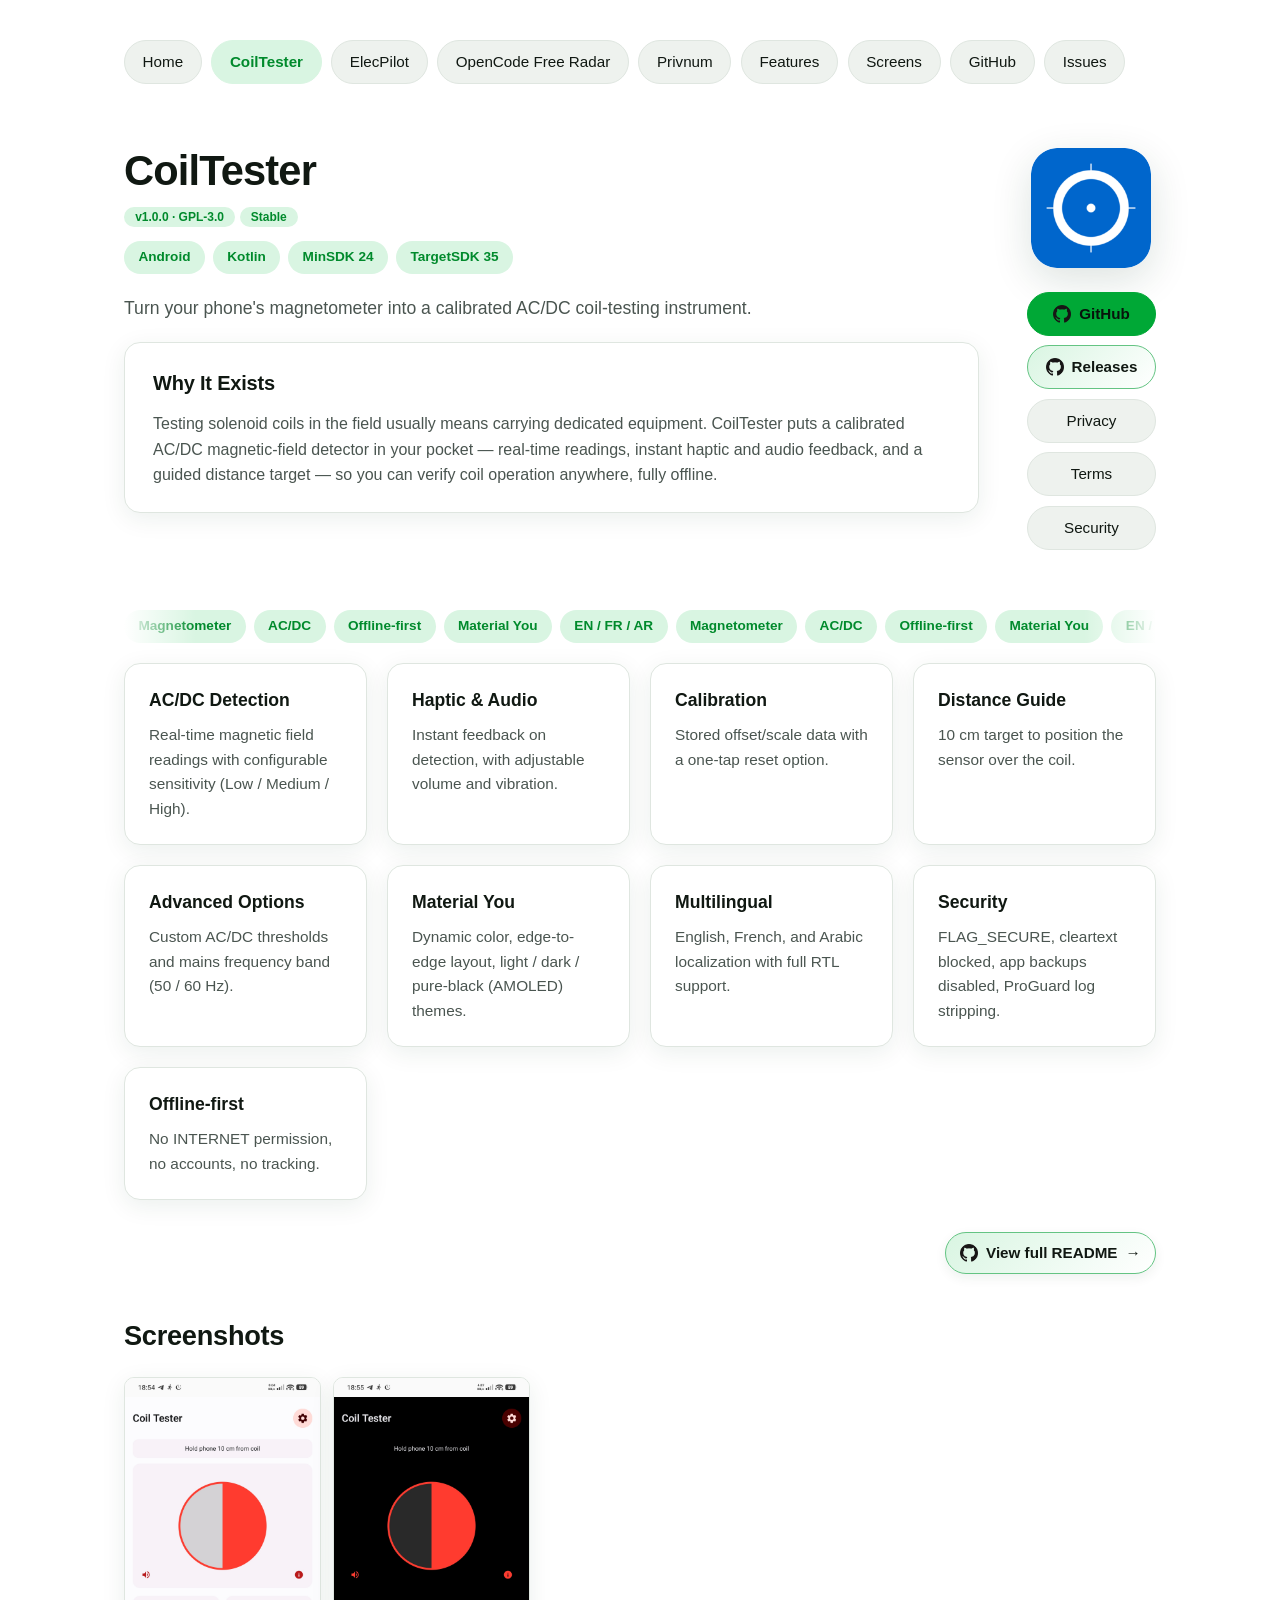
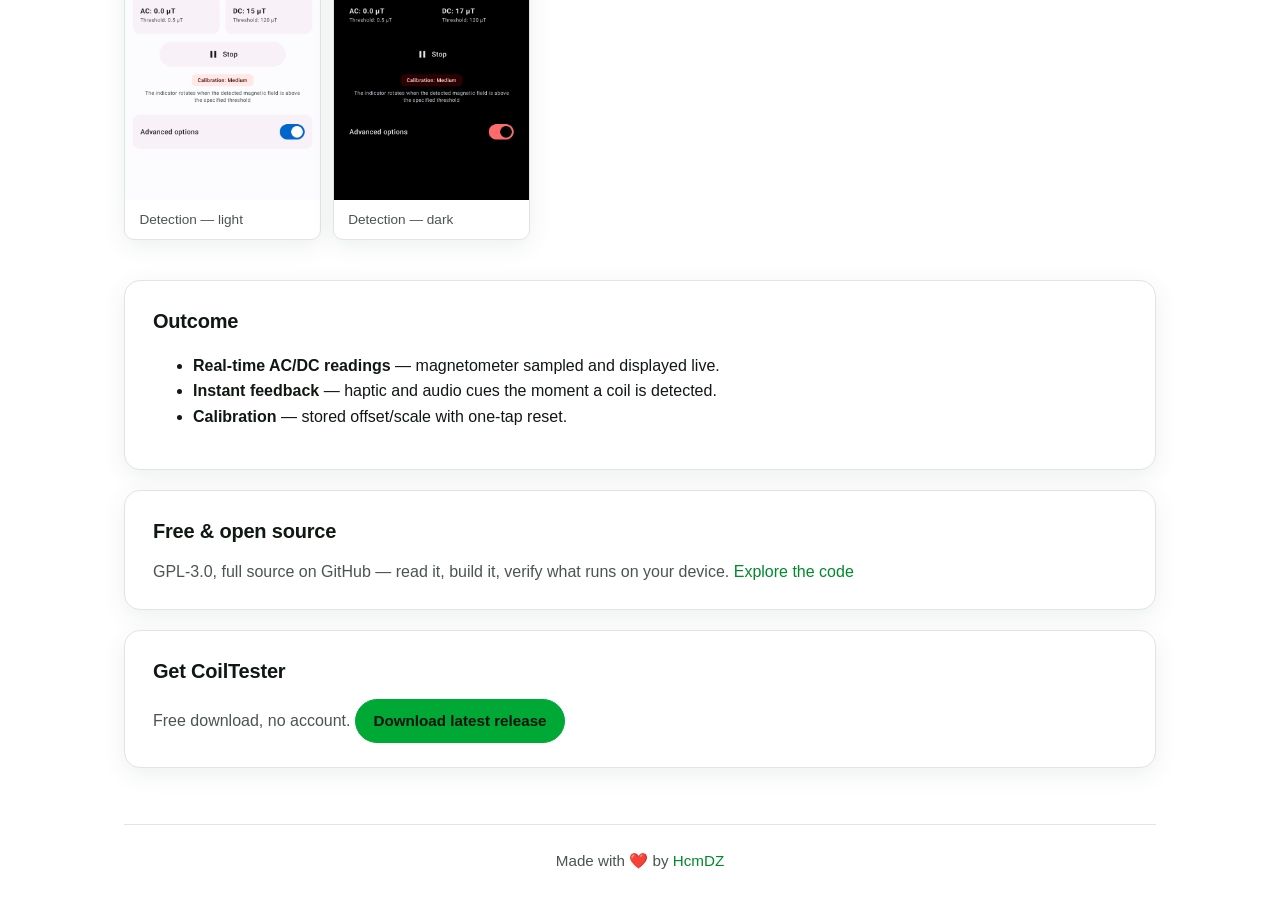
==== coil-tester/index.html @ 57e99eb8 "feat: add CoilTester project site" ====
<!doctype html>
<html lang="en">
<head>
  <meta charset="utf-8">
  <meta name="viewport" content="width=device-width, initial-scale=1">
  <meta name="theme-color" media="(prefers-color-scheme: light)" content="#f4f8ff">
  <meta name="theme-color" media="(prefers-color-scheme: dark)" content="#0c1220">
  <title>CoilTester — AC/DC Coil Detection App for Android</title>
  <meta name="description" content="CoilTester — turn your phone's magnetometer into a calibrated AC/DC coil-testing instrument. Real-time readings, haptic and audio feedback, offline, GPL-3.0.">
  <meta name="author" content="HcmDZ">
  <link rel="canonical" href="https://Hcmdz.github.io/coil-tester/">
  <link rel="icon" type="image/png" href="logo.png">
  <link rel="apple-touch-icon" href="logo.png">
  <meta property="og:type" content="website">
  <meta property="og:site_name" content="HcmDZ">
  <meta property="og:title" content="CoilTester — AC/DC Coil Detection App for Android">
  <meta property="og:description" content="Turn your phone's magnetometer into a calibrated AC/DC coil-testing instrument. Offline, no account, no tracking.">
  <meta property="og:url" content="https://Hcmdz.github.io/coil-tester/">
  <meta property="og:image" content="https://Hcmdz.github.io/coil-tester/og.png">
  <meta property="og:image:width" content="1280">
  <meta property="og:image:height" content="640">
  <meta property="og:image:alt" content="CoilTester — AC/DC coil detection for Android">
  <meta name="twitter:card" content="summary_large_image">
  <meta name="twitter:title" content="CoilTester">
  <meta name="twitter:description" content="Turn your phone's magnetometer into a calibrated AC/DC coil-testing instrument.">
  <meta name="twitter:image" content="https://Hcmdz.github.io/coil-tester/og.png">
  <link rel="stylesheet" href="../assets/style.css?v=12">
  <script src="../assets/site.js?v=4" defer></script>
  <script type="application/ld+json">
    {
      "@context": "https://schema.org",
      "@type": "SoftwareApplication",
      "name": "CoilTester",
      "applicationCategory": "UtilitiesApplication",
      "operatingSystem": "Android",
      "description": "AC/DC coil detection via the device magnetometer, with real-time readings, haptic and audio feedback, and calibration.",
      "url": "https://Hcmdz.github.io/coil-tester/",
      "image": "https://Hcmdz.github.io/coil-tester/logo.png",
      "author": {
        "@type": "Person",
        "name": "HcmDZ",
        "url": "https://Hcmdz.github.io/"
      }
    }
  </script>
</head>
<body class="theme-coiltester">
  <main class="site-shell">
    <nav class="nav page-nav desktop-site-nav" aria-label="Site">
      <a class="pill" href="../">Home</a>
      <span class="pill primary" aria-current="page">CoilTester</span>
      <a class="pill" href="../elecpilot/">ElecPilot</a>
      <a class="pill" href="../opencode-free-radar/">OpenCode Free Radar</a>
      <a class="pill" href="../Privnum/">Privnum</a>
      <a class="pill" href="#features">Features</a>
      <a class="pill" href="#screenshots-title">Screens</a>
      <a class="pill" href="https://github.com/Hcmdz/Coil-Tester" target="_blank" rel="noopener">GitHub</a>
      <a class="pill" href="https://github.com/Hcmdz/Coil-Tester/issues" target="_blank" rel="noopener">Issues</a>
    </nav>
    <details class="mobile-site-menu">
      <summary aria-label="Open site navigation">
        <span class="menu-icon" aria-hidden="true"><span></span><span></span><span></span></span>
      </summary>
      <div class="mobile-menu-panel">
        <nav class="mobile-menu-links" aria-label="Site menu">
          <a href="../">Home</a>
          <span aria-current="page">CoilTester</span>
          <a href="../elecpilot/">ElecPilot</a>
          <a href="../opencode-free-radar/">OpenCode Free Radar</a>
          <a href="../Privnum/">Privnum</a>
          <a href="#features">Features</a>
          <a href="#screenshots-title">Screens</a>
          <a href="https://github.com/Hcmdz/Coil-Tester" target="_blank" rel="noopener">GitHub</a>
          <a href="https://github.com/Hcmdz/Coil-Tester/issues" target="_blank" rel="noopener">Issues</a>
        </nav>
      </div>
    </details>

    <section class="hero project-hero">
      <div class="hero-media">
        <img class="app-logo" src="logo.png" fetchpriority="high" width="192" height="192" alt="CoilTester app logo" loading="eager" decoding="async">
        <nav class="nav" aria-label="CoilTester links">
          <a class="pill primary" href="https://github.com/Hcmdz/Coil-Tester" target="_blank" rel="noopener"><img class="pill-icon" src="../assets/fav_github.png" alt="" aria-hidden="true">GitHub</a>
          <a class="pill secondary-strong" href="https://github.com/Hcmdz/Coil-Tester/releases/latest" target="_blank" rel="noopener"><img class="pill-icon" src="../assets/fav_github.png" alt="" aria-hidden="true">Releases</a>
          <a class="pill" href="https://hcmdz.github.io/coil-tester/privacy/" target="_blank" rel="noopener">Privacy</a>
          <a class="pill" href="https://hcmdz.github.io/coil-tester/terms/" target="_blank" rel="noopener">Terms</a>
          <a class="pill" href="https://github.com/Hcmdz/Coil-Tester/blob/main/SECURITY.md" target="_blank" rel="noopener">Security</a>
        </nav>
      </div>
      <div class="hero-copy">
        <h1>CoilTester</h1>
        <div class="home-badge-row"><span class="card-badge">v1.0.0 · GPL-3.0</span> <span class="card-badge">Stable</span></div>
        <div class="chip-row" aria-label="Platforms">
          <span class="meta-chip">Android</span>
          <span class="meta-chip">Kotlin</span>
          <span class="meta-chip">MinSDK 24</span>
          <span class="meta-chip">TargetSDK 35</span>
        </div>
        <p class="lede">
          Turn your phone's magnetometer into a calibrated AC/DC coil-testing instrument.
        </p>
        <section class="content-card">
          <h2>Why It Exists</h2>
          <p>
            Testing solenoid coils in the field usually means carrying dedicated equipment. CoilTester puts a
            calibrated AC/DC magnetic-field detector in your pocket — real-time readings, instant haptic and audio
            feedback, and a guided distance target — so you can verify coil operation anywhere, fully offline.
          </p>
        </section>
      </div>
    </section>

    <div class="home-marquee" aria-label="Integrations">
      <div class="home-marquee-track">
        <span class="meta-chip">Magnetometer</span>
        <span class="meta-chip">AC/DC</span>
        <span class="meta-chip">Offline-first</span>
        <span class="meta-chip">Material You</span>
        <span class="meta-chip">EN / FR / AR</span>
        <span class="meta-chip">Magnetometer</span>
        <span class="meta-chip">AC/DC</span>
        <span class="meta-chip">Offline-first</span>
        <span class="meta-chip">Material You</span>
        <span class="meta-chip">EN / FR / AR</span>
        <span class="meta-chip">Magnetometer</span>
        <span class="meta-chip">AC/DC</span>
        <span class="meta-chip">Offline-first</span>
        <span class="meta-chip">Material You</span>
        <span class="meta-chip">EN / FR / AR</span>
        <span class="home-marquee-dup" aria-hidden="true">
          <span class="meta-chip">Magnetometer</span>
          <span class="meta-chip">AC/DC</span>
          <span class="meta-chip">Offline-first</span>
          <span class="meta-chip">Material You</span>
          <span class="meta-chip">EN / FR / AR</span>
          <span class="meta-chip">Magnetometer</span>
          <span class="meta-chip">AC/DC</span>
          <span class="meta-chip">Offline-first</span>
          <span class="meta-chip">Material You</span>
          <span class="meta-chip">EN / FR / AR</span>
          <span class="meta-chip">Magnetometer</span>
          <span class="meta-chip">AC/DC</span>
          <span class="meta-chip">Offline-first</span>
          <span class="meta-chip">Material You</span>
          <span class="meta-chip">EN / FR / AR</span>
        </span>
      </div>
    </div>

    <section class="feature-grid" id="features" aria-label="CoilTester features">
      <article class="feature-card">
        <h3>AC/DC Detection</h3>
        <p>Real-time magnetic field readings with configurable sensitivity (Low / Medium / High).</p>
      </article>
      <article class="feature-card">
        <h3>Haptic &amp; Audio</h3>
        <p>Instant feedback on detection, with adjustable volume and vibration.</p>
      </article>
      <article class="feature-card">
        <h3>Calibration</h3>
        <p>Stored offset/scale data with a one-tap reset option.</p>
      </article>
      <article class="feature-card">
        <h3>Distance Guide</h3>
        <p>10 cm target to position the sensor over the coil.</p>
      </article>
      <article class="feature-card">
        <h3>Advanced Options</h3>
        <p>Custom AC/DC thresholds and mains frequency band (50 / 60 Hz).</p>
      </article>
      <article class="feature-card">
        <h3>Material You</h3>
        <p>Dynamic color, edge-to-edge layout, light / dark / pure-black (AMOLED) themes.</p>
      </article>
      <article class="feature-card">
        <h3>Multilingual</h3>
        <p>English, French, and Arabic localization with full RTL support.</p>
      </article>
      <article class="feature-card">
        <h3>Security</h3>
        <p>FLAG_SECURE, cleartext blocked, app backups disabled, ProGuard log stripping.</p>
      </article>
      <article class="feature-card">
        <h3>Offline-first</h3>
        <p>No INTERNET permission, no accounts, no tracking.</p>
      </article>
    </section>

    <div class="read-more-row">
      <a class="pill read-more-button" href="https://github.com/Hcmdz/Coil-Tester/blob/main/README.md" target="_blank" rel="noopener"><img class="pill-icon" src="../assets/fav_github.png" alt="" aria-hidden="true">View full README<span aria-hidden="true">→</span></a>
    </div>

    <section class="screenshot-section" aria-labelledby="screenshots-title">
      <h2 id="screenshots-title">Screenshots</h2>
      <div class="screenshot-grid freeform app-screenshot-grid">
        <figure class="screenshot-card">
          <button class="screenshot-button">
            <img src="screenshots/detection-light.jpg" alt="Detection screen — light mode" loading="lazy" decoding="async" width="1080" height="2400">
          </button>
          <figcaption>Detection — light</figcaption>
        </figure>
        <figure class="screenshot-card">
          <button class="screenshot-button">
            <img src="screenshots/detection-dark.jpg" alt="Detection screen — dark mode" loading="lazy" decoding="async" width="1080" height="2400">
          </button>
          <figcaption>Detection — dark</figcaption>
        </figure>
      </div>
    </section>

    <section class="content-card" aria-labelledby="outcome-title">
      <h2 id="outcome-title">Outcome</h2>
      <ul>
        <li><strong>Real-time AC/DC readings</strong> — magnetometer sampled and displayed live.</li>
        <li><strong>Instant feedback</strong> — haptic and audio cues the moment a coil is detected.</li>
        <li><strong>Calibration</strong> — stored offset/scale with one-tap reset.</li>
      </ul>
    </section>

    <section class="content-card" aria-labelledby="oss-title">
      <h2 id="oss-title">Free &amp; open source</h2>
      <p>
        GPL-3.0, full source on GitHub — read it, build it, verify what runs on your device.
        <a href="https://github.com/Hcmdz/Coil-Tester" target="_blank" rel="noopener">Explore the code</a>
      </p>
    </section>

    <section class="content-card" aria-labelledby="get-title">
      <h2 id="get-title">Get CoilTester</h2>
      <p>
        Free download, no account.
        <a class="pill primary" href="https://github.com/Hcmdz/Coil-Tester/releases/latest" target="_blank" rel="noopener">Download latest release</a>
      </p>
    </section>

    <footer class="site-footer">
      Made with ❤️ by <a href="../">HcmDZ</a>
    </footer>
  </main>
</body>
</html>
---- assets/style.css ----
:root {
  --bg: #ffffff;
  --bg-soft: #f5f7f5;
  --surface: #ffffff;
  --surface-soft: #eef2ee;
  --text: #101812;
  --text-muted: #4a5550;
  --accent: #00a836;
  --accent-strong: #008a2c;
  --accent-soft: #d9f5e2;
  --border: #dfe6e0;
  --shadow: 0 6px 24px rgba(16, 60, 34, 0.08);
  --shadow-lg: 0 12px 40px rgba(16, 60, 34, 0.14);
  --radius: 16px;
  --radius-sm: 10px;
  --maxw: 1080px;
}

@media (prefers-color-scheme: dark) {
  :root {
    --bg: #0c130e;
    --bg-soft: #111a14;
    --surface: #16201a;
    --surface-soft: #1b2620;
    --text: #e7f2eb;
    --text-muted: #9fb3a6;
    --accent: #2ee06b;
    --accent-strong: #4cf081;
    --accent-soft: #12311f;
    --border: #24342b;
    --shadow: 0 6px 24px rgba(0, 0, 0, 0.4);
    --shadow-lg: 0 12px 40px rgba(0, 0, 0, 0.55);
  }
}

* { box-sizing: border-box; }

/* ElecPilot project theme (green identity, inherits the site palette) */
body.theme-elecpilot {
  --bg: #f4faf6;
  --bg-soft: #e9f3ec;
  --surface: #ffffff;
  --surface-soft: #e3efe7;
  --text: #0e1a12;
  --text-muted: #45614f;
  --accent: #00a836;
  --accent-strong: #008a2c;
  --accent-soft: #d3f2de;
  --border: #d8e7dc;
  --shadow: 0 6px 24px rgba(16, 60, 34, 0.08);
  --shadow-lg: 0 12px 40px rgba(16, 60, 34, 0.14);
}

@media (prefers-color-scheme: dark) {
  body.theme-elecpilot {
    --bg: #0c140f;
    --surface: #141f18;
    --surface-soft: #182720;
    --text: #e4f1e9;
    --text-muted: #9cb4a3;
    --accent: #2ee06b;
    --accent-strong: #4cf081;
    --accent-soft: #123120;
    --border: #22342a;
  }
}

/* Privnum project theme (teal identity, inherits the site palette) */
body.theme-privnum {
  --bg: #f2f7f7;
  --bg-soft: #e6f0ef;
  --surface: #ffffff;
  --surface-soft: #dcecea;
  --text: #0d1a1c;
  --text-muted: #41656b;
  --accent: #00897b;
  --accent-strong: #00695c;
  --accent-soft: #d2f0ec;
  --border: #d0e4e1;
  --shadow: 0 6px 24px rgba(13, 60, 56, 0.08);
  --shadow-lg: 0 12px 40px rgba(13, 60, 56, 0.14);
}

@media (prefers-color-scheme: dark) {
  body.theme-privnum {
    --bg: #0a1416;
    --surface: #122023;
    --surface-soft: #162b2e;
    --text: #e2f2f0;
    --text-muted: #9bbbc0;
    --accent: #53c5b8;
    --accent-strong: #7fe0d4;
    --accent-soft: #0d2b28;
    --border: #203639;
  }
}

/* OpenCode Free Radar project theme (radar-green identity, inherits the site palette) */
body.theme-ofr {
  --bg: #f2f6f2;
  --bg-soft: #e8ede9;
  --surface: #ffffff;
  --surface-soft: #dfe8e1;
  --text: #0e1a12;
  --text-muted: #45614f;
  --accent: #137333;
  --accent-strong: #0e5c29;
  --accent-soft: #d7ecdc;
  --border: #d3e2d7;
  --shadow: 0 6px 24px rgba(16, 60, 34, 0.08);
  --shadow-lg: 0 12px 40px rgba(16, 60, 34, 0.14);
}

@media (prefers-color-scheme: dark) {
  body.theme-ofr {
    --bg: #0c140f;
    --surface: #141f18;
    --surface-soft: #182720;
    --text: #e4f1e9;
    --text-muted: #9cb4a3;
    --accent: #35d066;
    --accent-strong: #5ce58a;
    --accent-soft: #123120;
    --border: #22342a;
  }
}

html { scroll-behavior: smooth; }

body {
  margin: 0;
  font-family: -apple-system, BlinkMacSystemFont, "Segoe UI", Roboto, Oxygen, Ubuntu, Cantarell, "Helvetica Neue", sans-serif;
  background: var(--bg);
  color: var(--text);
  line-height: 1.6;
  -webkit-font-smoothing: antialiased;
}

a { color: var(--accent-strong); text-decoration: none; }
a:hover { text-decoration: underline; }

.site-shell {
  max-width: var(--maxw);
  margin: 0 auto;
  padding: 2.5rem 1.5rem 3rem;
}

/* ---------- Hero ---------- */
.hero {
  display: grid;
  grid-template-columns: minmax(0, 1fr) auto;
  gap: clamp(1.5rem, 5vw, 3rem);
  align-items: start;
  padding: 2.5rem 0 3rem;
}

.hero > .hero-copy { order: 1; }
.hero > .hero-media { order: 2; }

.hero-media {
  display: flex;
  flex-direction: column;
  align-items: center;
  gap: 1.25rem;
}

/* Pills in the home/profile hero stack vertically under the avatar */
.profile-hero .hero-media .nav {
  flex-direction: column;
  align-items: stretch;
  width: min(16rem, 100%);
  margin-top: 0.25rem;
}

.profile-hero .hero-media .pill {
  justify-content: center;
}

/* Pills in the project hero stack vertically under the logo */
.project-hero .hero-media .nav {
  flex-direction: column;
  align-items: stretch;
  width: min(16rem, 100%);
  margin-top: 0.25rem;
}

.project-hero .hero-media .pill {
  justify-content: center;
}

.avatar {
  width: 150px;
  height: 150px;
  border-radius: 50%;
  object-fit: cover;
  border: 3px solid var(--accent);
  box-shadow: var(--shadow);
}

.app-logo {
  width: 120px;
  height: 120px;
  border-radius: 26px;
  object-fit: cover;
  box-shadow: var(--shadow-lg);
}

.hero-copy h1 {
  margin: 0 0 0.5rem;
  font-size: 2.6rem;
  line-height: 1.1;
  letter-spacing: -0.02em;
}

.profile-tagline {
  font-size: 1.35rem;
  color: var(--text-muted);
  margin: 0 0 1rem;
  font-weight: 500;
}

.lede {
  font-size: 1.1rem;
  color: var(--text-muted);
  margin: 0.5rem 0 1.25rem;
}

/* ---------- Navigation / Pills ---------- */
.nav {
  display: flex;
  flex-wrap: wrap;
  gap: 0.6rem;
  justify-content: center;
}

.page-nav.desktop-site-nav {
  justify-content: flex-start;
  margin-bottom: 1.5rem;
}

.pill {
  display: inline-flex;
  align-items: center;
  gap: 0.5rem;
  padding: 0.55rem 1.1rem;
  border-radius: 999px;
  background: var(--surface-soft);
  color: var(--text);
  font-weight: 500;
  font-size: 0.95rem;
  border: 1px solid var(--border);
  transition: transform 0.12s ease, box-shadow 0.12s ease, background 0.12s ease;
}

.pill:hover {
  transform: translateY(-1px);
  box-shadow: var(--shadow);
  text-decoration: none;
}

.pill.primary {
  background: var(--accent);
  color: #07130b;
  border-color: var(--accent);
  font-weight: 600;
}

.pill.primary:hover { background: var(--accent-strong); }

.pill[aria-current="page"] {
  background: var(--accent-soft);
  color: var(--accent-strong);
  border-color: var(--accent-soft);
}

.pill-icon {
  width: 18px;
  height: 18px;
  border-radius: 4px;
}

.pill .pill-icon + span { display: inline; }

@media (prefers-color-scheme: dark) {
  .pill:not(.primary) img.pill-icon[src*="fav_github"] {
    filter: invert(1);
  }
}

.pill.secondary-strong {
  border-color: color-mix(in srgb, var(--accent) 55%, var(--border));
  background: linear-gradient(135deg, var(--accent-soft), var(--surface));
  color: var(--text);
  font-weight: 600;
}

/* ---------- Chips ---------- */
.chip-row { display: flex; flex-wrap: wrap; gap: 0.5rem; margin: 0.75rem 0 1.25rem; }

.meta-chip {
  padding: 0.35rem 0.9rem;
  border-radius: 999px;
  background: var(--accent-soft);
  color: var(--accent-strong);
  font-size: 0.85rem;
  font-weight: 600;
}

/* ---------- Content card ---------- */
.content-card {
  background: var(--surface);
  border: 1px solid var(--border);
  border-radius: var(--radius);
  padding: 1.5rem 1.75rem;
  box-shadow: var(--shadow);
  transition: border-color 180ms ease, box-shadow 180ms ease, transform 180ms ease, background-color 180ms ease;
}

.content-card + .content-card { margin-top: 1.25rem; }

.content-card:hover {
  border-color: color-mix(in srgb, var(--accent) 30%, var(--border));
  background: color-mix(in srgb, var(--surface) 96%, var(--accent-soft));
  box-shadow: 0 0.8rem 2rem rgb(0 0 0 / 10%), 0 0 1rem color-mix(in srgb, var(--accent) 8%, transparent);
  transform: translateY(-0.1rem);
}

.content-card h2 { margin: 0 0 0.75rem; font-size: 1.25rem; }
.content-card p { margin: 0; color: var(--text-muted); }

/* ---------- Section titles ---------- */
section > h2, .section-title {
  font-size: 1.7rem;
  margin: 2.5rem 0 1.25rem;
  letter-spacing: -0.01em;
}

/* ---------- Projects section ---------- */
.projects-section { margin-bottom: 3rem; }

/* ---------- Projects grid ---------- */
.grid {
  display: grid;
  grid-template-columns: repeat(auto-fill, minmax(280px, 1fr));
  gap: 1.25rem;
}

.card {
  display: flex;
  flex-direction: column;
  gap: 0.85rem;
  padding: 1.5rem;
  background: var(--surface);
  border: 1px solid var(--border);
  border-radius: var(--radius);
  color: var(--text);
  box-shadow: var(--shadow);
  transition: transform 0.15s ease, box-shadow 0.15s ease, border-color 0.15s ease;
}

.card:hover {
  transform: translateY(-3px);
  box-shadow: var(--shadow-lg);
  border-color: var(--accent);
  text-decoration: none;
}

.projects-section .card::after {
  margin-top: auto;
  padding-top: 1rem;
  color: var(--accent-strong);
  content: "Open project \2192";
  font-size: 0.82rem;
  font-weight: 800;
  letter-spacing: 0.04em;
  opacity: 0;
  text-transform: uppercase;
  transform: translateY(0.35rem);
  transition: opacity 180ms ease, transform 180ms ease;
}

.projects-section .card:hover,
.projects-section .card:focus-visible {
  box-shadow: 0 1.35rem 3.5rem rgb(0 0 0 / 18%), 0 0 2rem color-mix(in srgb, var(--accent) 16%, transparent);
}

.projects-section .card:hover::after,
.projects-section .card:focus-visible::after {
  opacity: 1;
  transform: translateY(0);
}

.card-header { display: flex; align-items: center; gap: 0.9rem; }

.card-logo {
  width: 56px;
  height: 56px;
  border-radius: 14px;
  object-fit: cover;
}

.card-title-group { display: flex; flex-direction: column; gap: 0.25rem; }
.card-title-group h3 { margin: 0; font-size: 1.3rem; }
.card-badge {
  align-self: flex-start;
  padding: 0.2rem 0.7rem;
  border-radius: 999px;
  background: var(--accent-soft);
  color: var(--accent-strong);
  font-size: 0.75rem;
  font-weight: 600;
}

.card p { margin: 0; color: var(--text-muted); }

/* ---------- Feature grid ---------- */
.feature-grid {
  display: grid;
  grid-template-columns: repeat(auto-fill, minmax(240px, 1fr));
  gap: 1.25rem;
}

.feature-card {
  background: var(--surface);
  border: 1px solid var(--border);
  border-radius: var(--radius);
  padding: 1.4rem 1.5rem;
  box-shadow: var(--shadow);
  transition: border-color 180ms ease, box-shadow 180ms ease, transform 180ms ease, background-color 180ms ease;
}

.feature-card:hover {
  border-color: color-mix(in srgb, var(--accent) 34%, var(--border));
  background: color-mix(in srgb, var(--surface) 95%, var(--accent-soft));
  box-shadow: 0 0.9rem 2.2rem rgb(0 0 0 / 11%), 0 0 1.1rem color-mix(in srgb, var(--accent) 9%, transparent);
  transform: translateY(-0.12rem);
}

.feature-card h3 {
  margin: 0 0 0.55rem;
  font-size: 1.1rem;
  display: flex;
  align-items: center;
  gap: 0.5rem;
}

.feature-card p { margin: 0; color: var(--text-muted); font-size: 0.96rem; }

/* ---------- Read more row ---------- */
.read-more-row { margin: 2rem 0; text-align: right; }

.read-more-button {
  display: inline-flex;
  align-items: center;
  gap: 0.5rem;
  min-height: 2.5rem;
  padding: 0.5rem 0.9rem;
  border-color: color-mix(in srgb, var(--accent) 55%, var(--border));
  background: linear-gradient(135deg, var(--accent-soft), var(--surface));
  box-shadow: 0 0.25rem 0.75rem rgba(16, 60, 34, 0.07);
  font-weight: 600;
}

/* ---------- Screenshots ---------- */
.screenshot-section { margin-top: 2.5rem; margin-bottom: 2.5rem; }

.screenshot-grid {
  display: grid;
  grid-template-columns: repeat(auto-fill, minmax(200px, 1fr));
  gap: 1rem;
}

.screenshot-card {
  margin: 0;
  background: var(--surface);
  border: 1px solid var(--border);
  border-radius: var(--radius-sm);
  overflow: hidden;
  box-shadow: var(--shadow);
  transition: box-shadow 180ms ease, transform 180ms ease;
}

.screenshot-card:hover {
  box-shadow: 0 1.1rem 2.75rem rgb(0 0 0 / 14%), 0 0 1.6rem color-mix(in srgb, var(--accent) 12%, transparent);
  transform: translateY(-0.18rem);
}

.screenshot-card:hover .screenshot-button > img { transform: scale(1.025); }

.screenshot-button {
  display: block;
  width: 100%;
  padding: 0;
  border: 0;
  background: none;
  line-height: 0;
}

/* Phone screenshot row (project pages): uniform 9:19.5 cards, no cropping */
.screenshot-grid.app-screenshot-grid {
  grid-template-columns: repeat(5, minmax(0, 1fr));
  gap: 0.75rem;
}

.screenshot-grid.app-screenshot-grid .screenshot-card {
  max-height: none;
}

.screenshot-grid.app-screenshot-grid .screenshot-card img {
  display: block;
  width: 100%;
  height: auto;
  max-height: none;
  aspect-ratio: 9 / 19.5;
  object-fit: cover;
  object-position: top center;
  transition: transform 180ms ease;
}

.screenshot-grid.app-screenshot-grid figcaption {
  padding: 0.6rem 0.9rem;
  font-size: 0.85rem;
  color: var(--text-muted);
  line-height: 1.4;
}

/* ---------- Image dialog (screenshot lightbox) ---------- */
.image-dialog {
  width: var(--dialog-media-width, fit-content);
  max-width: 96vw;
  max-height: 94vh;
  padding: 0;
  overflow: hidden;
  border: 1px solid var(--border);
  border-radius: var(--radius);
  color: var(--text);
  background: var(--surface);
  box-shadow: var(--shadow-lg);
}

.image-dialog:focus {
  outline: none;
}

.image-dialog::backdrop {
  background: rgba(5, 10, 7, 0.6);
  backdrop-filter: blur(14px);
}

.image-dialog-inner {
  display: grid;
  width: var(--dialog-media-width, fit-content);
  max-width: 96vw;
  max-height: 94vh;
  align-items: center;
  overflow: hidden;
  border-radius: inherit;
  grid-template-columns: minmax(0, 1fr) auto;
  grid-template-rows: minmax(0, 1fr) auto;
}

.dialog-image {
  display: block;
  grid-column: 1 / -1;
  grid-row: 1;
  justify-self: center;
  width: auto;
  height: auto;
  max-width: 96vw;
  max-height: calc(94vh - 5.5rem);
  aspect-ratio: auto;
  background: var(--surface-soft);
  object-fit: contain;
  object-position: top center;
  transition: opacity 140ms ease, transform 140ms ease;
}

.dialog-caption {
  grid-column: 1 / -1;
  grid-row: 2;
  min-width: 0;
  margin: 0;
  padding: 1rem 1.25rem 1.25rem;
  color: var(--text-muted);
  text-align: center;
  overflow-wrap: anywhere;
  transition: opacity 140ms ease, transform 140ms ease;
}

.dialog-image.is-switching,
.dialog-caption.is-switching {
  opacity: 0;
  transform: scale(0.985);
}

/* ---------- View transitions ---------- */
@view-transition { navigation: auto; }

::view-transition-old(screenshot-morph),
::view-transition-new(screenshot-morph) {
  animation-duration: 320ms;
  animation-timing-function: cubic-bezier(0.2, 0, 0, 1);
}

@media (prefers-reduced-motion: reduce) {
  ::view-transition-old(screenshot-morph),
  ::view-transition-new(screenshot-morph) {
    animation-duration: 1ms;
  }
}

/* ---------- Archive card ---------- */
.archive-card {
  display: flex;
  gap: 1.5rem;
  align-items: center;
  padding: 1.5rem;
  background: var(--surface);
  border: 1px solid var(--border);
  border-radius: var(--radius);
  color: var(--text);
  box-shadow: var(--shadow);
  transition: transform 0.15s ease, box-shadow 0.15s ease;
}

.archive-card:hover {
  transform: translateY(-3px);
  box-shadow: var(--shadow-lg);
  text-decoration: none;
}

.archive-copy h3 { margin: 0 0 0.5rem; }
.archive-copy p { margin: 0 0 0.75rem; color: var(--text-muted); }
.archive-link { color: var(--accent-strong); font-weight: 600; }
.archive-mosaic img { width: 160px; border-radius: var(--radius-sm); }

/* ---------- Mobile menu ---------- */
.mobile-site-menu { display: none; }

/* ---------- Footer ---------- */
.site-footer {
  margin-top: 3.5rem;
  padding-top: 1.5rem;
  border-top: 1px solid var(--border);
  text-align: center;
  color: var(--text-muted);
  font-size: 0.95rem;
}

/* ---------- Focus list (About Me) ---------- */
.focus-list {
  list-style: none;
  padding: 0;
  margin: 1rem 0;
  display: flex;
  flex-direction: column;
  gap: 0.55rem;
}

.focus-list li {
  padding: 0.7rem 0.95rem;
  background: var(--surface-soft);
  border-left: 3px solid var(--accent);
  border-radius: var(--radius-sm);
  font-size: 0.96rem;
  color: var(--text);
}

.focus-list li strong { color: var(--accent-strong); }

.content-card p + .focus-list { margin-top: 1.25rem; }
.focus-list + p { margin-top: 1rem; color: var(--text-muted); }

/* ---------- Responsive ---------- */
@media (max-width: 720px) {
  .site-shell { padding: 1.5rem 1rem 2.5rem; }

  .hero {
    grid-template-columns: 1fr;
    text-align: center;
    gap: 1.75rem;
  }

  .hero-media { order: -1; }

  .nav { justify-content: center; }

  .project-hero {
    grid-template-columns: 5.75rem minmax(0, 1fr);
    gap: 0.75rem 1rem;
    align-items: center;
    text-align: left;
    padding-top: 1.5rem;
  }

  .project-hero > .hero-media,
  .project-hero > .hero-copy {
    display: contents;
  }

  .project-hero .app-logo {
    grid-column: 1;
    grid-row: 1 / 4;
    justify-self: start;
    width: 4.4rem;
    height: 4.4rem;
    border-radius: 1rem;
  }

  .project-hero .hero-copy h1 {
    grid-column: 2;
    grid-row: 1;
    align-self: end;
    margin: 0;
    font-size: clamp(2rem, 9vw, 3rem);
  }

  .project-hero .chip-row {
    grid-column: 2;
    grid-row: 2;
    align-self: start;
    margin: 0.25rem 0 0;
  }

  .project-hero .hero-media .nav {
    grid-column: 1 / -1;
    grid-row: 4;
    display: grid;
    grid-template-columns: repeat(2, minmax(0, 1fr));
    gap: 0.6rem;
    width: 100%;
    margin-top: 0.5rem;
  }

  .project-hero .hero-media .pill {
    justify-content: center;
    min-width: 0;
    padding-inline: 0.7rem;
  }

  .project-hero .lede {
    grid-column: 1 / -1;
    grid-row: 5;
    margin-top: 0.75rem;
  }

  .project-hero .hero-copy > .content-card {
    grid-column: 1 / -1;
    grid-row: 6;
    width: 100%;
    margin-top: 0.75rem;
    text-align: left;
  }

  .page-nav.desktop-site-nav { display: none; }

  .mobile-site-menu {
    display: block;
    position: relative;
    margin-bottom: 1rem;
  }

  .mobile-site-menu > summary {
    list-style: none;
    cursor: pointer;
    display: inline-flex;
    align-items: center;
    justify-content: center;
    width: 46px;
    height: 46px;
    border-radius: 12px;
    background: var(--surface);
    border: 1px solid var(--border);
  }

  .mobile-site-menu > summary::-webkit-details-marker { display: none; }

  .menu-icon { display: flex; flex-direction: column; gap: 4px; }
  .menu-icon span { width: 18px; height: 2px; background: var(--text); border-radius: 2px; }

  .mobile-menu-panel {
    margin-top: 0.5rem;
    background: var(--surface);
    border: 1px solid var(--border);
    border-radius: var(--radius-sm);
    padding: 0.5rem;
    box-shadow: var(--shadow);
  }

  .mobile-menu-links { display: flex; flex-direction: column; }
  .mobile-menu-links a, .mobile-menu-links span {
    padding: 0.6rem 0.9rem;
    border-radius: 8px;
    color: var(--text);
  }
  .mobile-menu-links a:hover { background: var(--surface-soft); text-decoration: none; }
  .mobile-menu-links [aria-current="page"] { background: var(--accent-soft); color: var(--accent-strong); font-weight: 600; }

  .archive-card { flex-direction: column; text-align: center; }
  .archive-mosaic img { width: 120px; }

  .screenshot-grid.app-screenshot-grid {
    display: flex;
    gap: 1rem;
    margin-inline: -1rem;
    padding: 0 1rem 0.75rem;
    overflow-x: auto;
    overscroll-behavior-inline: contain;
    scroll-snap-type: x mandatory;
  }

  .screenshot-grid.app-screenshot-grid .screenshot-card {
    flex: 0 0 min(78vw, 20rem);
    scroll-snap-align: center;
  }

  .screenshot-grid.app-screenshot-grid .screenshot-button { cursor: pointer; }
}

/* ---------- Reduced motion ---------- */
@media (prefers-reduced-motion: reduce) {
  *,
  *::before,
  *::after {
    animation-duration: 0.001ms !important;
    animation-iteration-count: 1 !important;
    transition-duration: 0.001ms !important;
    scroll-behavior: auto !important;
  }
}

/* ---------- Homepage extras (index only, shared file untouched above) ---------- */
.home-terminal {
  font-family: ui-monospace, SFMono-Regular, Menlo, Consolas, monospace;
  font-size: 1rem;
  color: var(--accent-strong);
  margin: 0.5rem 0 0;
  min-height: 1.5em;
}

.home-caret { animation: home-blink 1s steps(1) infinite; }

@keyframes home-blink { 50% { opacity: 0; } }

.home-stack { margin-top: 0.6rem; }

.home-stats {
  display: grid;
  grid-template-columns: repeat(auto-fill, minmax(160px, 1fr));
  gap: 1rem;
  margin: 0 0 1rem;
}

.home-stat {
  display: flex;
  flex-direction: column;
  align-items: center;
  gap: 0.25rem;
  padding: 1rem;
  background: var(--surface);
  border: 1px solid var(--border);
  border-radius: var(--radius);
  text-align: center;
}

.home-stat strong { font-size: 1.25rem; }
.home-stat span { color: var(--text-muted); font-size: 0.85rem; }
.home-stat img { display: block; }

.home-card-meta {
  display: flex;
  flex-wrap: wrap;
  align-items: center;
  gap: 0.45rem;
  margin-top: auto;
  padding-top: 0.25rem;
}

.home-card-meta img { display: block; }

.home-footer-note { color: var(--text-muted); font-size: 0.85rem; }

.home-badge-row { margin: 0.6rem 0 0; }

.home-marquee {
  position: relative;
  overflow: hidden;
  margin: 0.75rem 0 1.25rem;
}

.home-marquee::before,
.home-marquee::after {
  content: "";
  position: absolute;
  top: 0;
  bottom: 0;
  width: 72px;
  z-index: 1;
  pointer-events: none;
}

.home-marquee::before { left: 0; background: linear-gradient(90deg, var(--bg), transparent); }
.home-marquee::after { right: 0; background: linear-gradient(270deg, var(--bg), transparent); }

.home-marquee-track {
  display: flex;
  gap: 0.5rem;
  width: max-content;
  animation: home-scroll 32s linear infinite;
}

.home-marquee-dup { display: contents; }

@keyframes home-scroll { to { transform: translateX(-50%); } }

@media (max-width: 480px) {
  .home-stats { grid-template-columns: repeat(2, 1fr); }
}
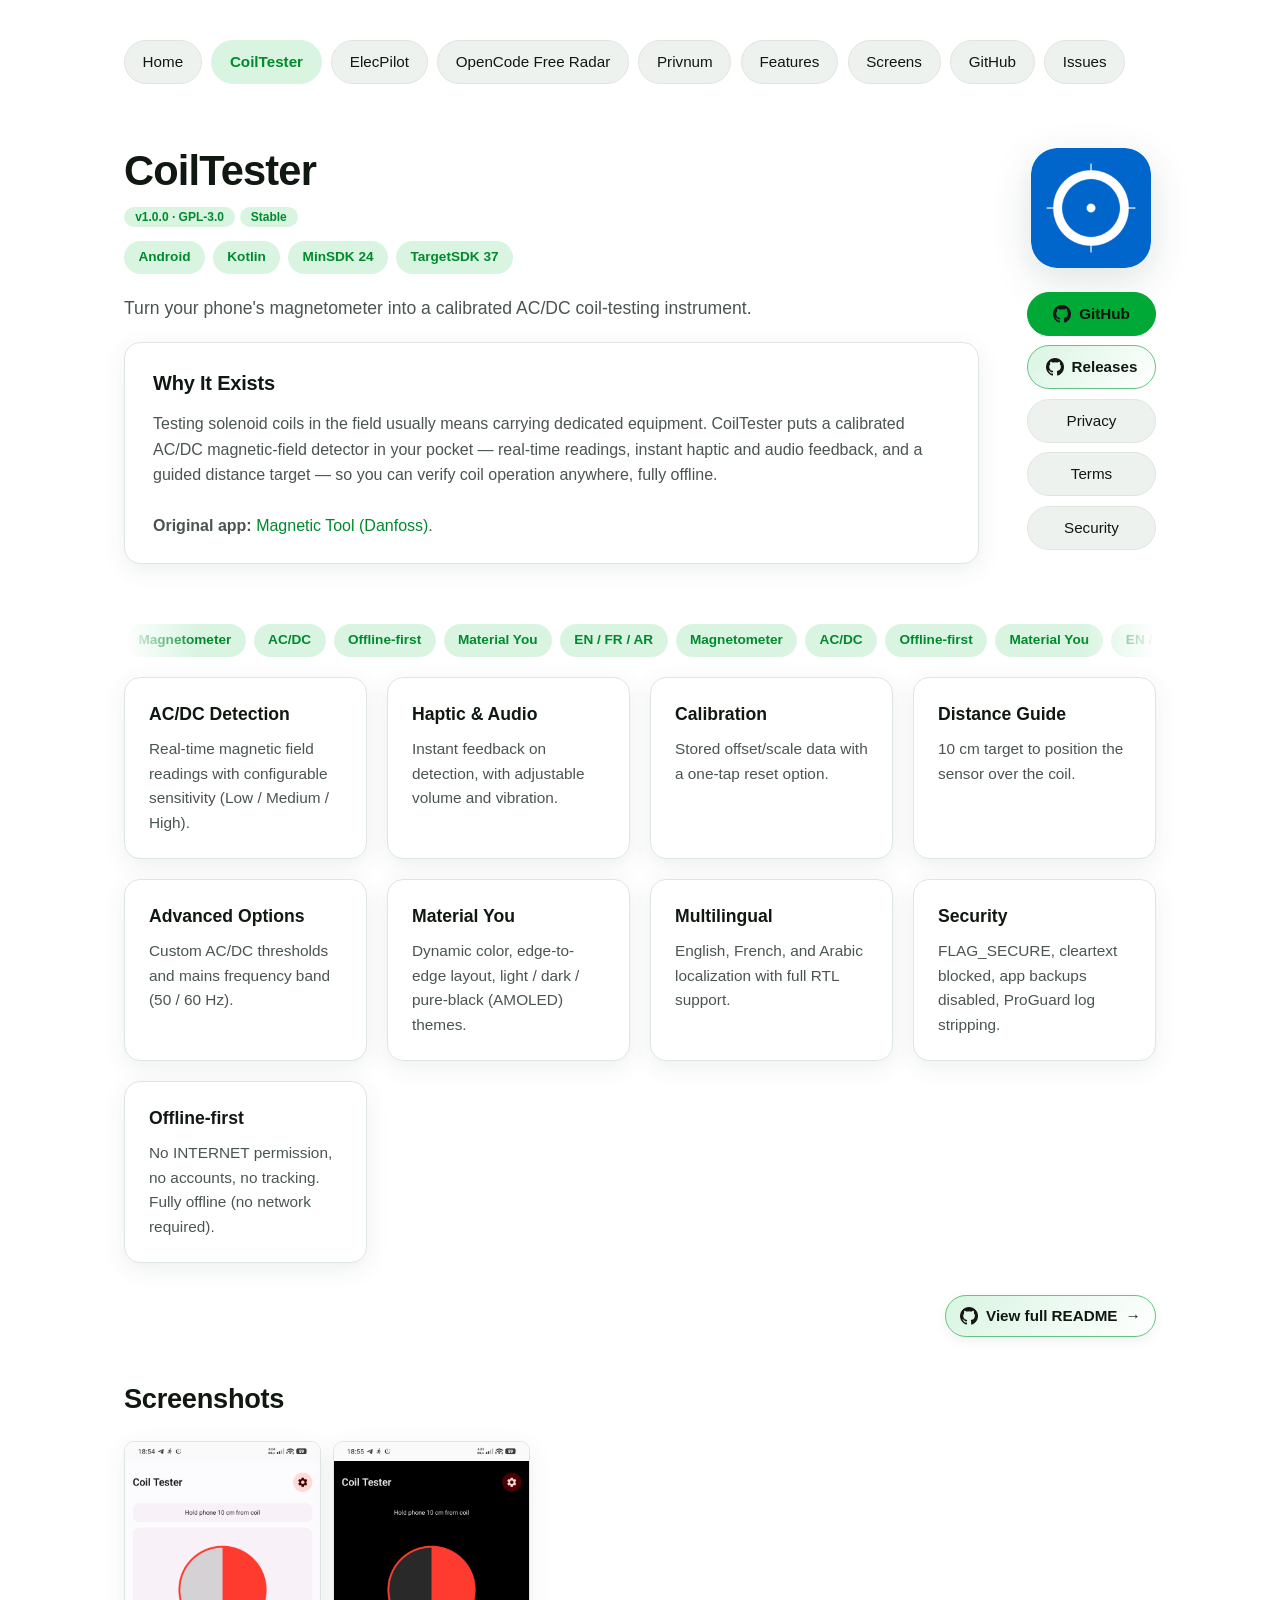
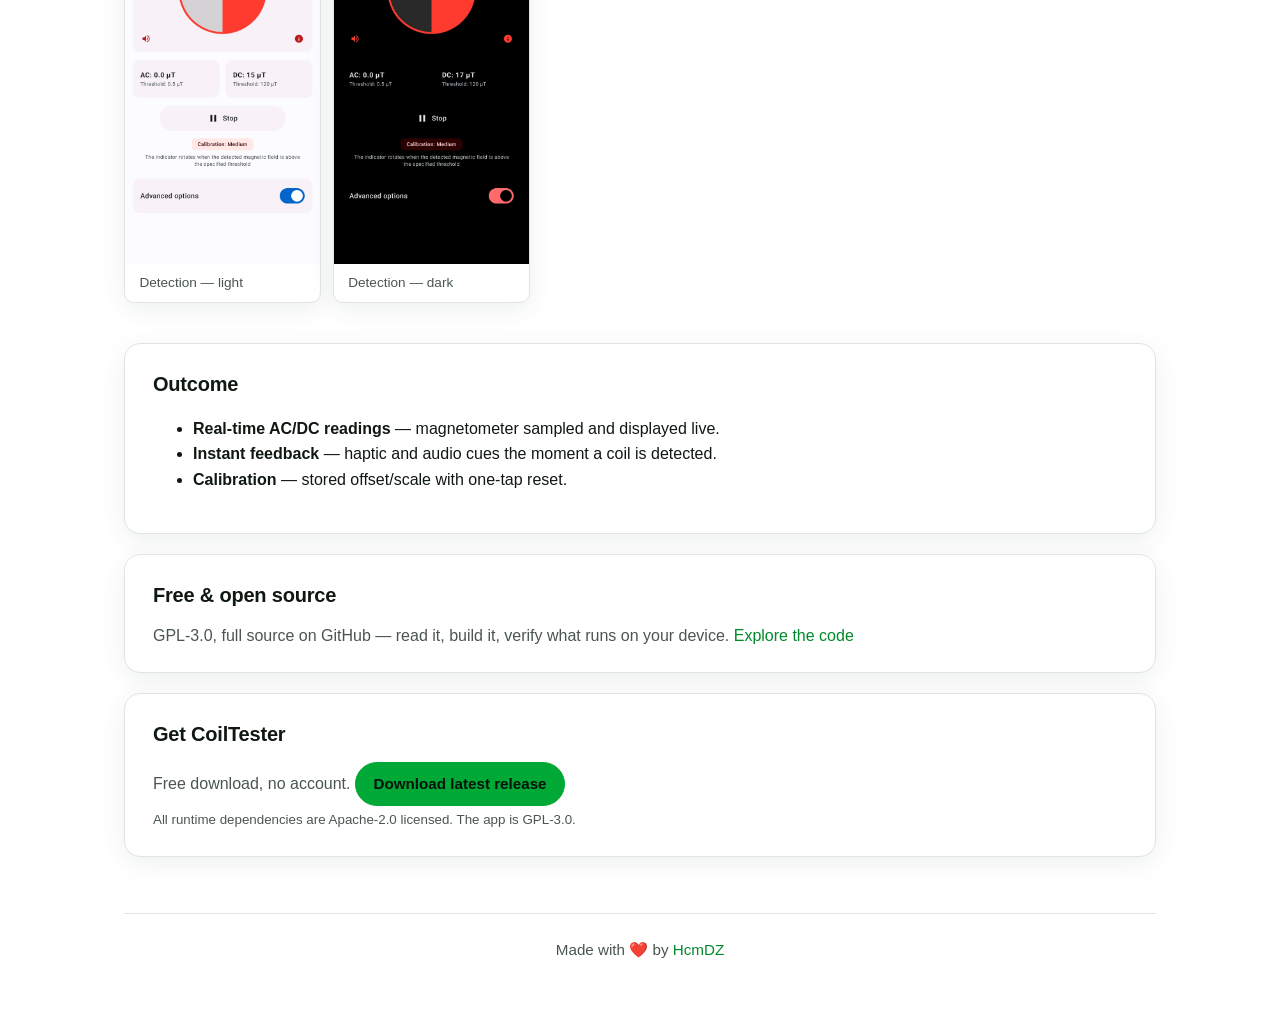
==== commit 55c7bde1: "docs: update CoilTester pages with latest project info (AGP 9.5, Kotlin 2.3.21, SDK 37, Compose BOM " ====
--- a/coil-tester/index.html
+++ b/coil-tester/index.html
@@ -6,7 +6,7 @@
   <meta name="theme-color" media="(prefers-color-scheme: light)" content="#f4f8ff">
   <meta name="theme-color" media="(prefers-color-scheme: dark)" content="#0c1220">
   <title>CoilTester — AC/DC Coil Detection App for Android</title>
-  <meta name="description" content="CoilTester — turn your phone's magnetometer into a calibrated AC/DC coil-testing instrument. Real-time readings, haptic and audio feedback, offline, GPL-3.0.">
+  <meta name="description" content="CoilTester — Clean-room rewrite of Magnetic Tool (Danfoss). Clean-room rewrite of Magnetic Tool (Danfoss). Turn your phone's magnetometer into a calibrated AC/DC coil-testing instrument. Offline, no account, no tracking.">
   <meta name="author" content="HcmDZ">
   <link rel="canonical" href="https://Hcmdz.github.io/coil-tester/">
   <link rel="icon" type="image/png" href="logo.png">
@@ -14,7 +14,7 @@
   <meta property="og:type" content="website">
   <meta property="og:site_name" content="HcmDZ">
   <meta property="og:title" content="CoilTester — AC/DC Coil Detection App for Android">
-  <meta property="og:description" content="Turn your phone's magnetometer into a calibrated AC/DC coil-testing instrument. Offline, no account, no tracking.">
+  <meta property="og:description" content="Clean-room rewrite of Magnetic Tool (Danfoss). Turn your phone's magnetometer into a calibrated AC/DC coil-testing instrument. Offline, no account, no tracking.">
   <meta property="og:url" content="https://Hcmdz.github.io/coil-tester/">
   <meta property="og:image" content="https://Hcmdz.github.io/coil-tester/og.png">
   <meta property="og:image:width" content="1280">
@@ -33,7 +33,7 @@
       "name": "CoilTester",
       "applicationCategory": "UtilitiesApplication",
       "operatingSystem": "Android",
-      "description": "AC/DC coil detection via the device magnetometer, with real-time readings, haptic and audio feedback, and calibration.",
+      "description": "Clean-room rewrite of Magnetic Tool (Danfoss). AC/DC coil detection via the device magnetometer, with real-time readings, haptic and audio feedback, and calibration.",
       "url": "https://Hcmdz.github.io/coil-tester/",
       "image": "https://Hcmdz.github.io/coil-tester/logo.png",
       "author": {
@@ -94,7 +94,7 @@
           <span class="meta-chip">Android</span>
           <span class="meta-chip">Kotlin</span>
           <span class="meta-chip">MinSDK 24</span>
-          <span class="meta-chip">TargetSDK 35</span>
+          <span class="meta-chip">TargetSDK 37</span>
         </div>
         <p class="lede">
           Turn your phone's magnetometer into a calibrated AC/DC coil-testing instrument.
@@ -105,6 +105,7 @@
             Testing solenoid coils in the field usually means carrying dedicated equipment. CoilTester puts a
             calibrated AC/DC magnetic-field detector in your pocket — real-time readings, instant haptic and audio
             feedback, and a guided distance target — so you can verify coil operation anywhere, fully offline.
+            <br><br><strong>Original app:</strong> <a href="https://www.danfoss.com/en-us/service-and-support/downloads/dcs/magnetic-tool/#tab-overview" target="_blank" rel="noopener">Magnetic Tool (Danfoss)</a>.
           </p>
         </section>
       </div>
@@ -182,7 +183,7 @@
       </article>
       <article class="feature-card">
         <h3>Offline-first</h3>
-        <p>No INTERNET permission, no accounts, no tracking.</p>
+        <p>No INTERNET permission, no accounts, no tracking. Fully offline (no network required).</p>
       </article>
     </section>
 
@@ -231,6 +232,7 @@
         Free download, no account.
         <a class="pill primary" href="https://github.com/Hcmdz/Coil-Tester/releases/latest" target="_blank" rel="noopener">Download latest release</a>
       </p>
+      <p><small>All runtime dependencies are Apache-2.0 licensed. The app is GPL-3.0.</small>
     </section>
 
     <footer class="site-footer">
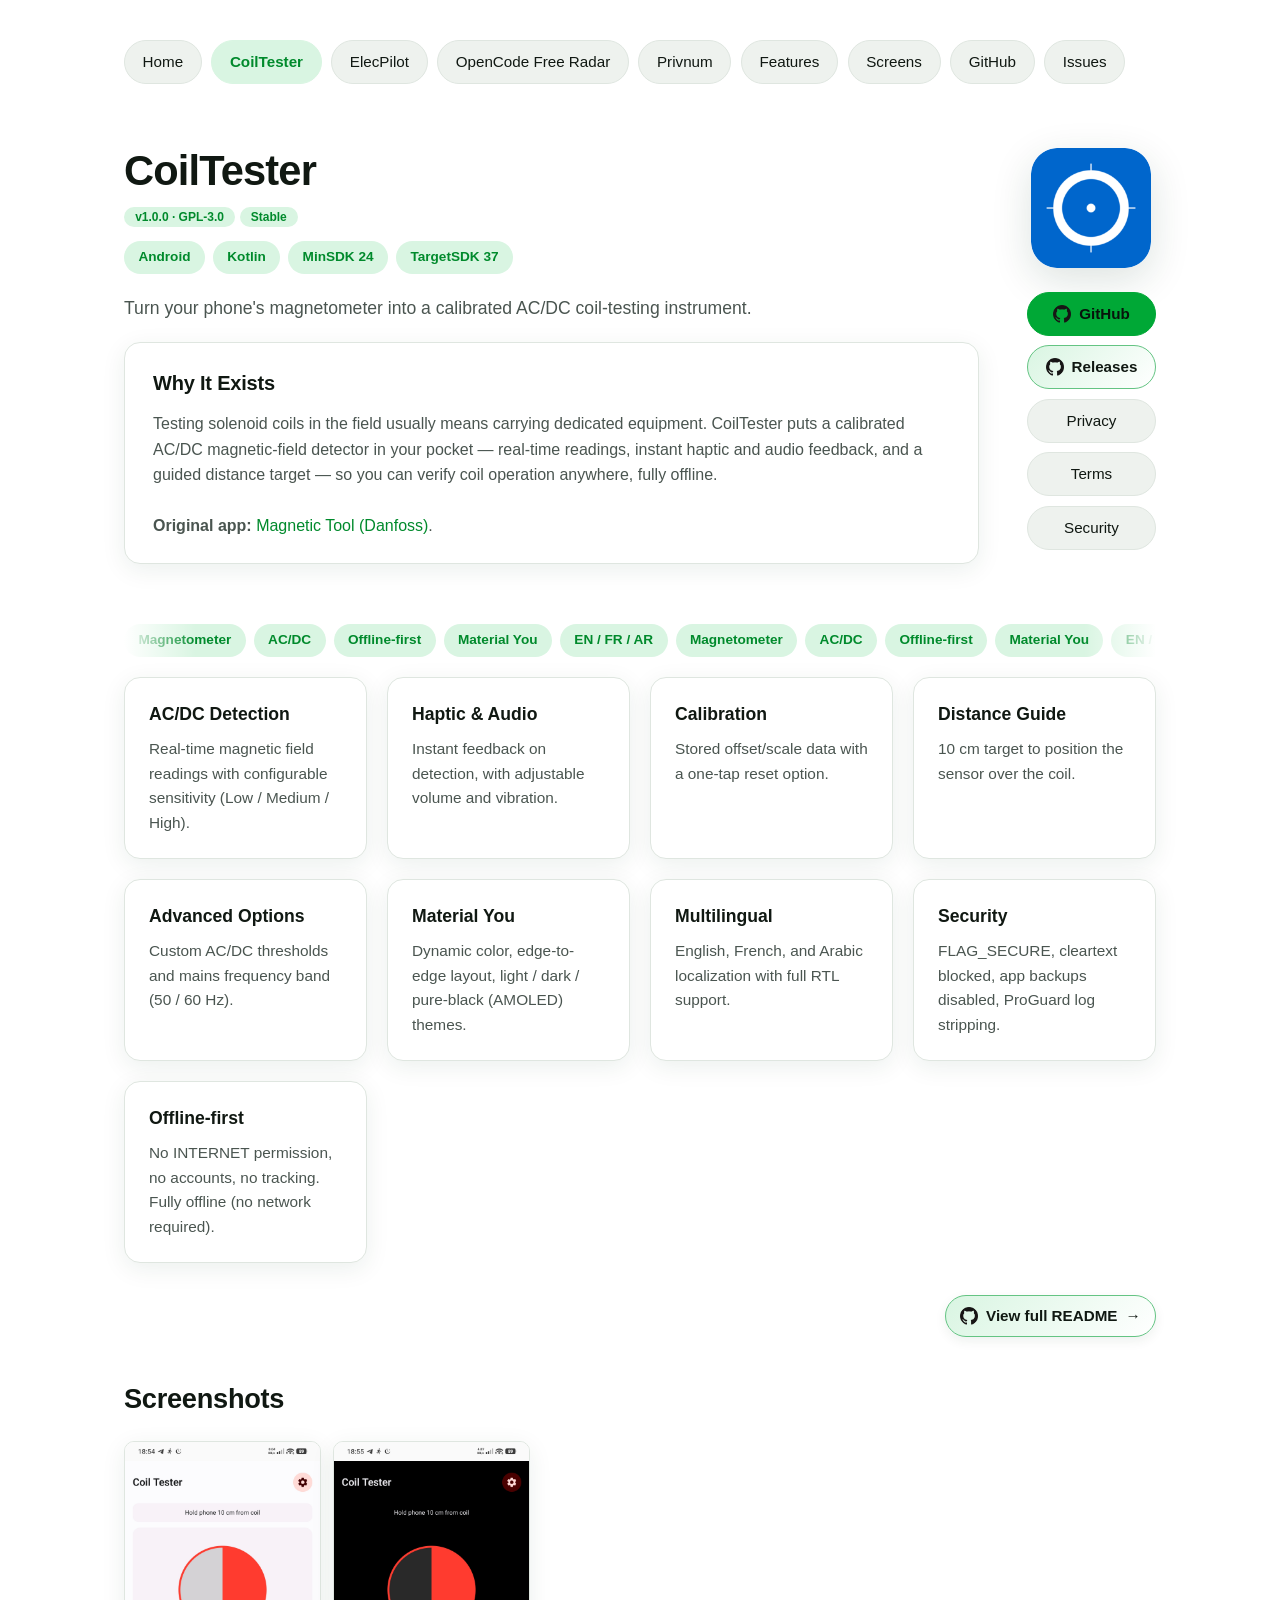
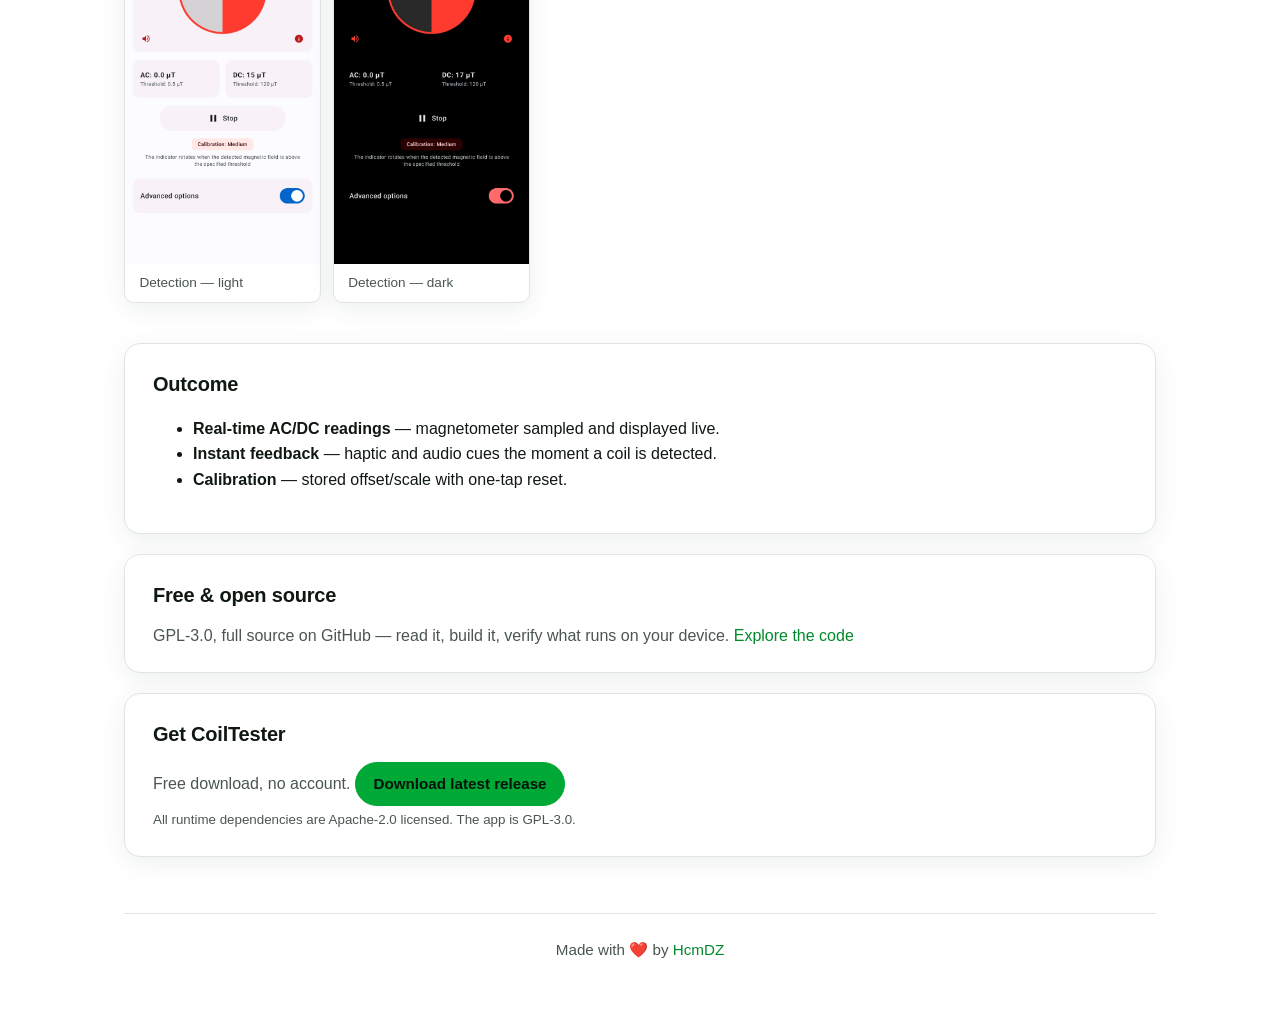
==== commit f603cdc1: "feat(nav): make desktop nav horizontally scrollable on all app pages The site nav (Home, ElecPilot, " ====
--- a/coil-tester/index.html
+++ b/coil-tester/index.html
@@ -6,7 +6,7 @@
   <meta name="theme-color" media="(prefers-color-scheme: light)" content="#f4f8ff">
   <meta name="theme-color" media="(prefers-color-scheme: dark)" content="#0c1220">
   <title>CoilTester — AC/DC Coil Detection App for Android</title>
-  <meta name="description" content="CoilTester — Clean-room rewrite of Magnetic Tool (Danfoss). Clean-room rewrite of Magnetic Tool (Danfoss). Turn your phone's magnetometer into a calibrated AC/DC coil-testing instrument. Offline, no account, no tracking.">
+  <meta name="description" content="CoilTester — Clean-room rewrite of Magnetic Tool (Danfoss). Turn your phone's magnetometer into a calibrated AC/DC coil-testing instrument. Offline, no account, no tracking.">
   <meta name="author" content="HcmDZ">
   <link rel="canonical" href="https://Hcmdz.github.io/coil-tester/">
   <link rel="icon" type="image/png" href="logo.png">
@@ -24,7 +24,7 @@
   <meta name="twitter:title" content="CoilTester">
   <meta name="twitter:description" content="Turn your phone's magnetometer into a calibrated AC/DC coil-testing instrument.">
   <meta name="twitter:image" content="https://Hcmdz.github.io/coil-tester/og.png">
-  <link rel="stylesheet" href="../assets/style.css?v=12">
+  <link rel="stylesheet" href="../assets/style.css?v=13">
   <script src="../assets/site.js?v=4" defer></script>
   <script type="application/ld+json">
     {
--- a/assets/style.css
+++ b/assets/style.css
@@ -236,7 +236,14 @@
 .page-nav.desktop-site-nav {
   justify-content: flex-start;
   margin-bottom: 1.5rem;
-}
+  overflow-x: auto;
+  flex-wrap: nowrap;
+  -webkit-overflow-scrolling: touch;
+  scrollbar-width: none;
+  -ms-overflow-style: none;
+}
+.page-nav.desktop-site-nav::-webkit-scrollbar { display: none; }
+.page-nav.desktop-site-nav .pill { flex: 0 0 auto; }
 
 .pill {
   display: inline-flex;
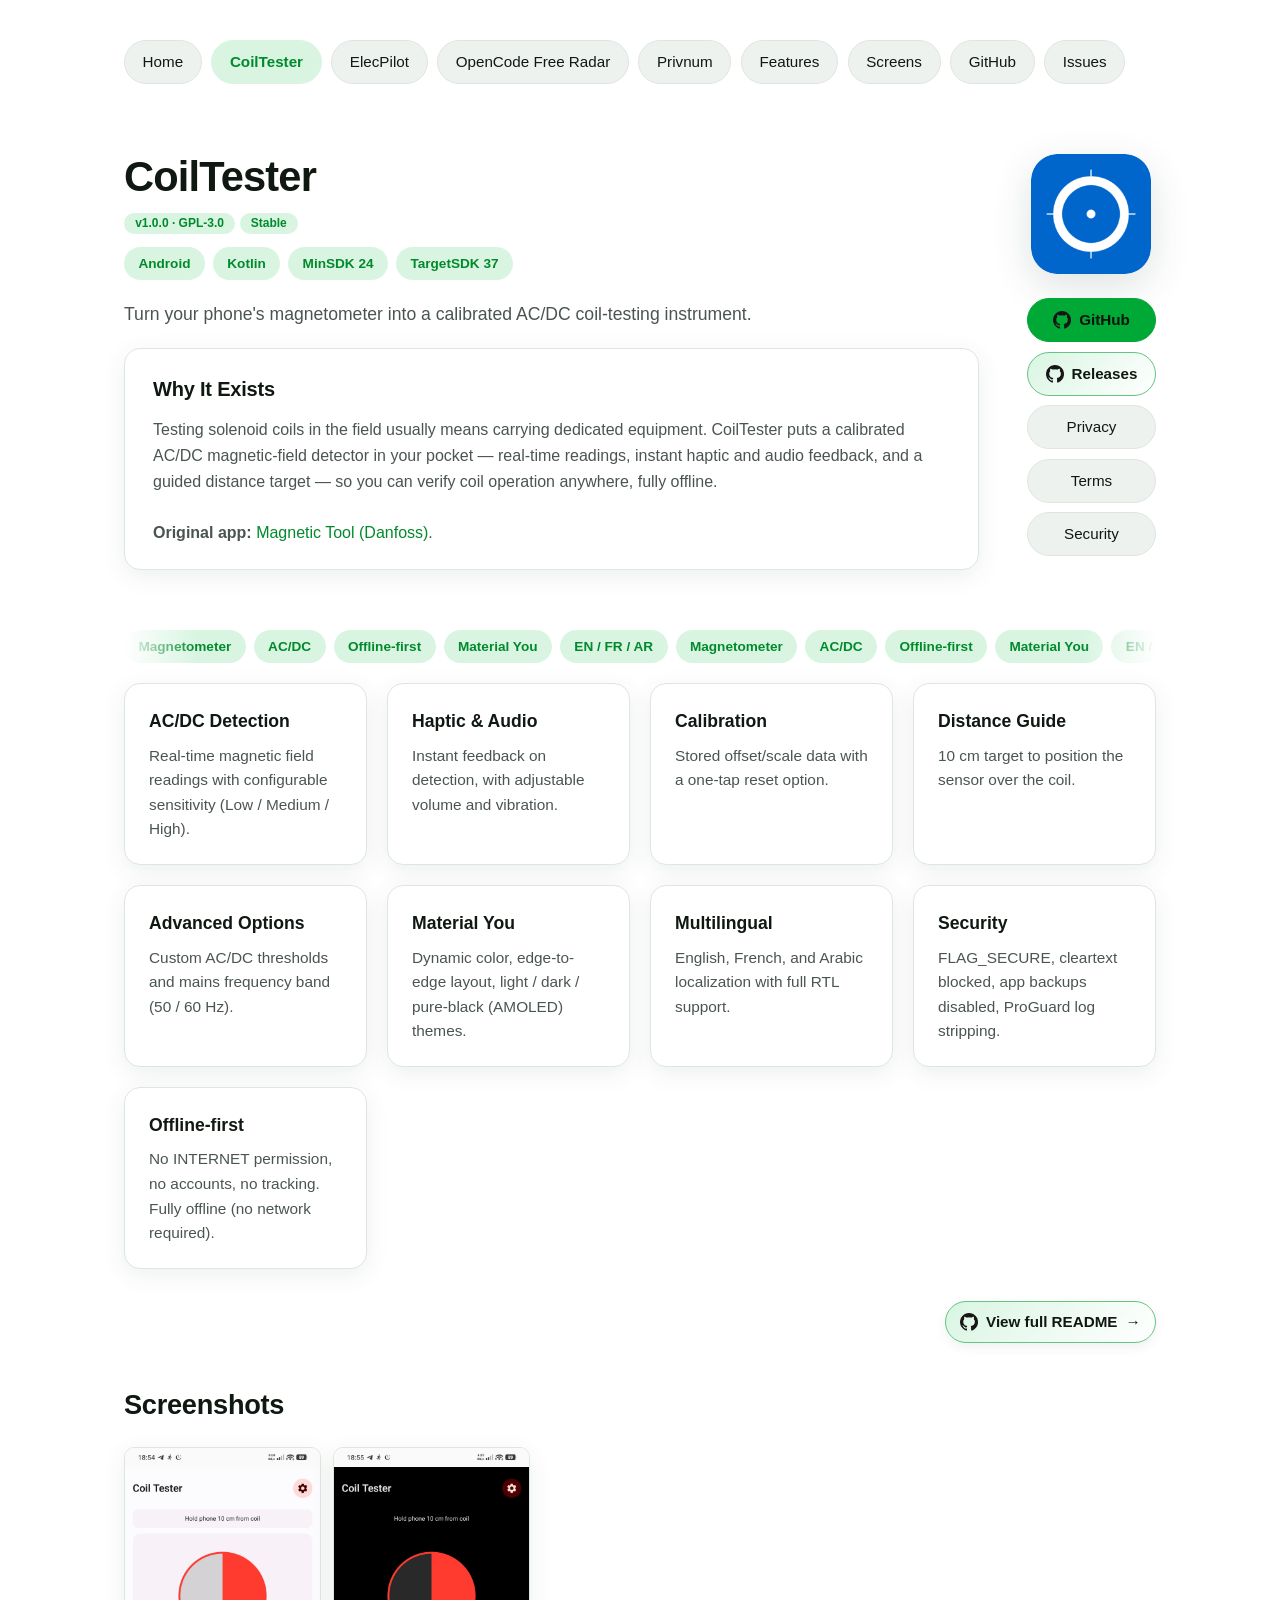
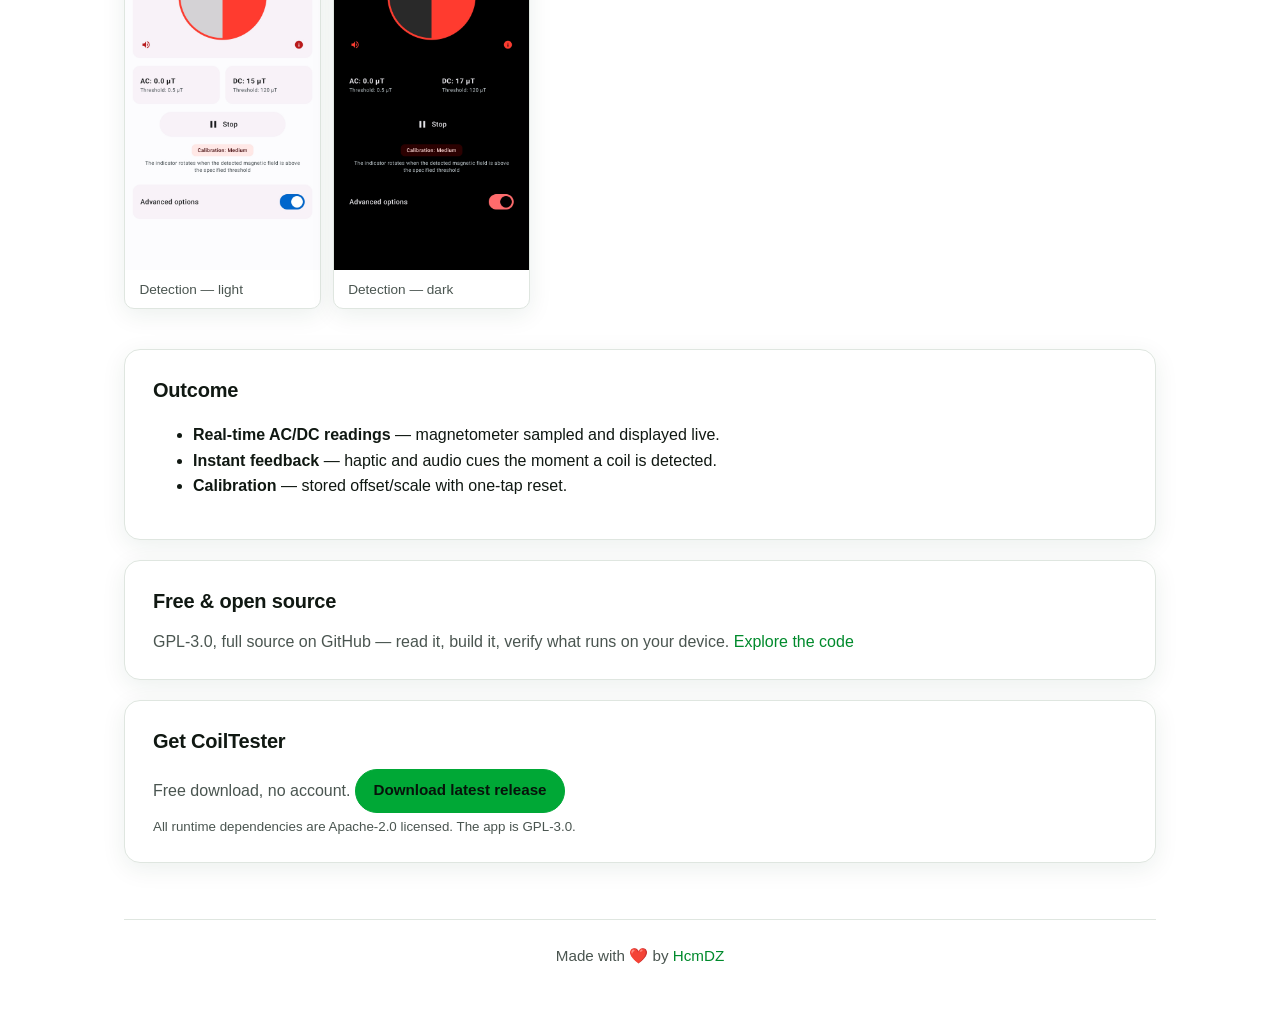
==== commit 58bbae2e: "fix(nav): show a thin scrollbar on the horizontally scrollable nav Hiding the scrollbar left no drag" ====
--- a/coil-tester/index.html
+++ b/coil-tester/index.html
@@ -24,7 +24,7 @@
   <meta name="twitter:title" content="CoilTester">
   <meta name="twitter:description" content="Turn your phone's magnetometer into a calibrated AC/DC coil-testing instrument.">
   <meta name="twitter:image" content="https://Hcmdz.github.io/coil-tester/og.png">
-  <link rel="stylesheet" href="../assets/style.css?v=13">
+  <link rel="stylesheet" href="../assets/style.css?v=14">
   <script src="../assets/site.js?v=4" defer></script>
   <script type="application/ld+json">
     {
--- a/assets/style.css
+++ b/assets/style.css
@@ -239,10 +239,16 @@
   overflow-x: auto;
   flex-wrap: nowrap;
   -webkit-overflow-scrolling: touch;
-  scrollbar-width: none;
-  -ms-overflow-style: none;
-}
-.page-nav.desktop-site-nav::-webkit-scrollbar { display: none; }
+  scrollbar-width: thin;
+  scrollbar-color: var(--border) transparent;
+  padding-bottom: 0.4rem;
+}
+.page-nav.desktop-site-nav::-webkit-scrollbar { height: 6px; }
+.page-nav.desktop-site-nav::-webkit-scrollbar-thumb {
+  background: var(--border);
+  border-radius: 999px;
+}
+.page-nav.desktop-site-nav::-webkit-scrollbar-track { background: transparent; }
 .page-nav.desktop-site-nav .pill { flex: 0 0 auto; }
 
 .pill {
